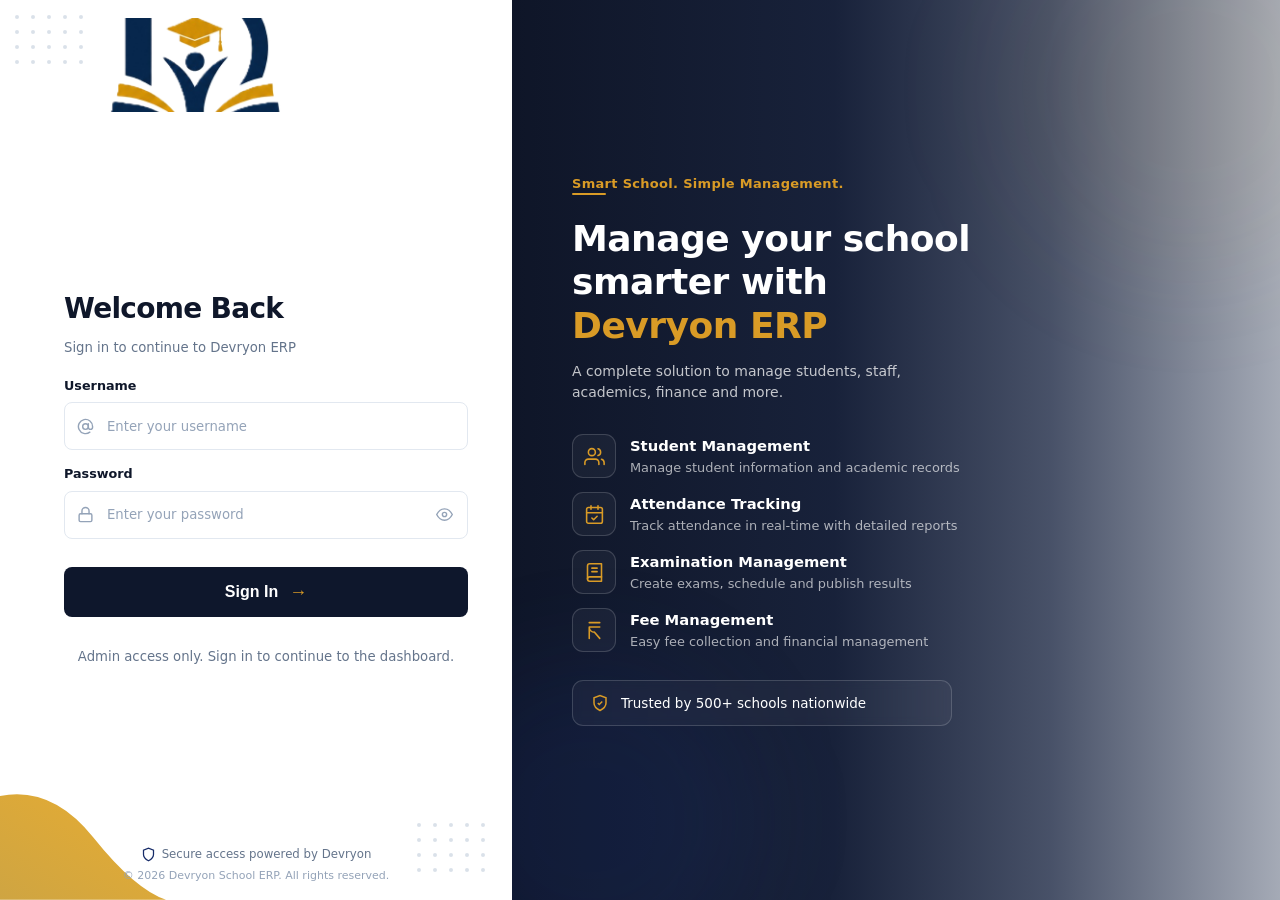
==== pages/auth/index.html @ cbd4eac9 "Oragnazied the file strtutre" ====
<!DOCTYPE html>
<html lang="en">
<head>
  <meta charset="UTF-8">
  <meta http-equiv="refresh" content="0; url=signin.html">
  <meta name="viewport" content="width=device-width, initial-scale=1.0">
  <title>Redirecting to Sign In</title>
  <link rel="canonical" href="signin.html">
</head>
<body>
  <p>Redirecting to <a href="signin.html">Sign In</a>...</p>
</body>
</html>
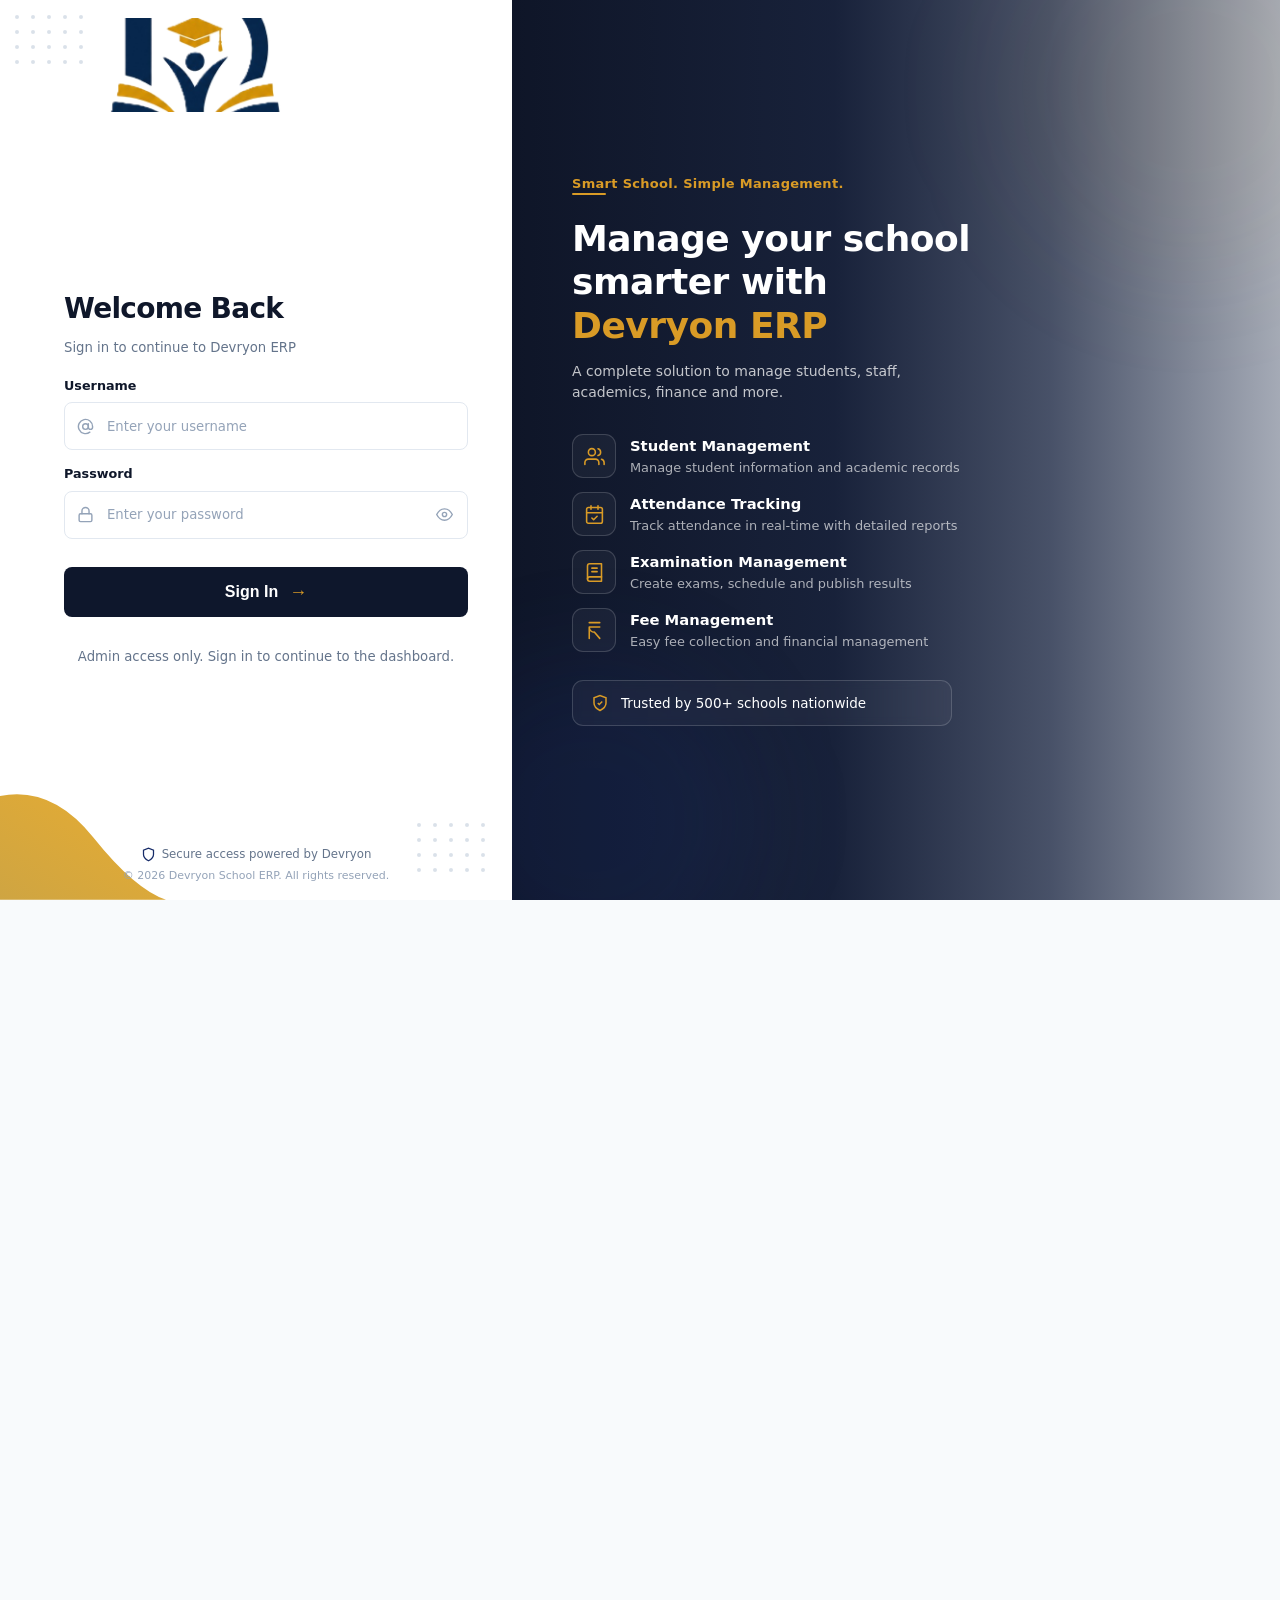
==== commit c140c28b: "work" ====
--- a/pages/auth/index.html
+++ b/pages/auth/index.html
@@ -5,6 +5,7 @@
   <meta http-equiv="refresh" content="0; url=signin.html">
   <meta name="viewport" content="width=device-width, initial-scale=1.0">
   <title>Redirecting to Sign In</title>
+  <link rel="icon" type="image/png" href="../../assets/images/front-office/logo.png">
   <link rel="canonical" href="signin.html">
 </head>
 <body>
